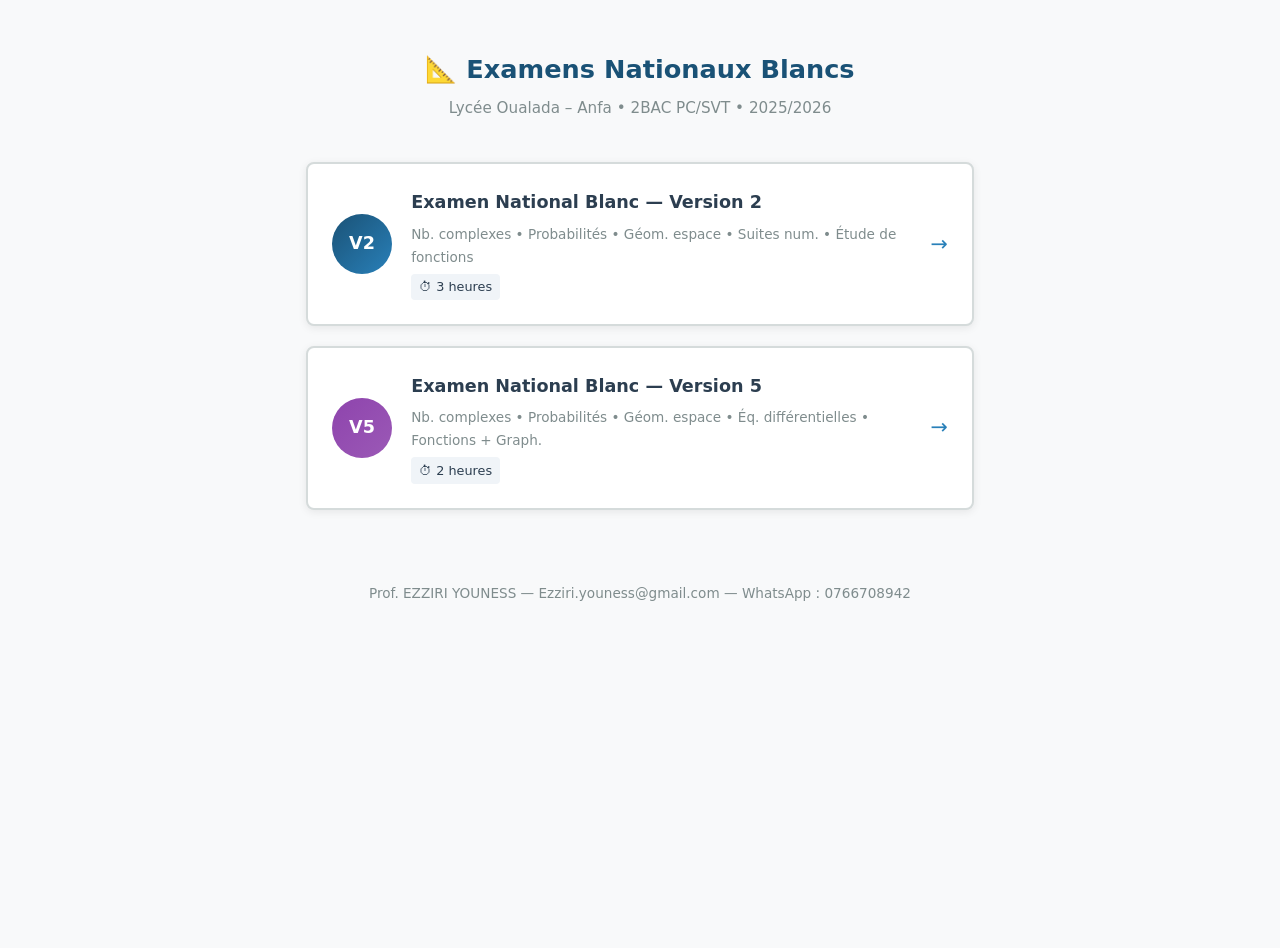
==== index.html @ c042d49c "Add files via upload" ====
<!DOCTYPE html>
<html lang="fr" dir="ltr">
<head>
<meta charset="UTF-8">
<meta name="viewport" content="width=device-width, initial-scale=1.0">
<title>Examens Nationaux Blancs – Mathématiques – 2BAC PC/SVT</title>
<link rel="stylesheet" href="styles.css">
<style>
/* Hub-specific overrides */
.hub-container {
  max-width: 700px;
  margin: 3rem auto;
  padding: 0 1rem;
}
.hub-title {
  text-align: center;
  color: var(--primary);
  font-size: 1.6rem;
  margin-bottom: 0.3rem;
}
.hub-subtitle {
  text-align: center;
  color: var(--text-muted);
  margin-bottom: 2.5rem;
  font-size: 0.95rem;
}
.exam-grid {
  display: grid;
  gap: 1.2rem;
}
.exam-card {
  display: flex;
  align-items: center;
  gap: 1.2rem;
  background: var(--card-bg);
  border: 2px solid var(--border);
  border-radius: var(--radius);
  padding: 1.5rem;
  text-decoration: none;
  color: var(--text);
  transition: all var(--transition);
  box-shadow: var(--shadow);
}
.exam-card:hover {
  border-color: var(--primary-light);
  transform: translateY(-2px);
  box-shadow: 0 6px 20px rgba(0,0,0,0.12);
}
.exam-card .badge {
  flex-shrink: 0;
  width: 60px;
  height: 60px;
  border-radius: 50%;
  display: flex;
  align-items: center;
  justify-content: center;
  font-weight: 700;
  font-size: 1.1rem;
  color: #fff;
}
.badge-v2 { background: linear-gradient(135deg, var(--primary), var(--primary-light)); }
.badge-v5 { background: linear-gradient(135deg, #8e44ad, #9b59b6); }
.exam-card .info { flex: 1; }
.exam-card .info h3 { font-size: 1.1rem; margin-bottom: 0.3rem; }
.exam-card .info p { color: var(--text-muted); font-size: 0.85rem; margin: 0; }
.exam-card .arrow { color: var(--primary-light); font-size: 1.3rem; flex-shrink: 0; }
.exam-card .duration {
  display: inline-block;
  background: #f0f4f8;
  padding: 0.15rem 0.5rem;
  border-radius: 4px;
  font-size: 0.8rem;
  margin-top: 0.3rem;
}
</style>
</head>
<body>

<div class="hub-container">
  <h1 class="hub-title">📐 Examens Nationaux Blancs</h1>
  <p class="hub-subtitle">Lycée Oualada – Anfa &bull; 2BAC PC/SVT &bull; 2025/2026</p>

  <div class="exam-grid">
    <a href="exam-v2.html" class="exam-card">
      <div class="badge badge-v2">V2</div>
      <div class="info">
        <h3>Examen National Blanc — Version 2</h3>
        <p>Nb. complexes • Probabilités • Géom. espace • Suites num. • Étude de fonctions</p>
        <span class="duration">⏱ 3 heures</span>
      </div>
      <span class="arrow">→</span>
    </a>

    <a href="exam-v5.html" class="exam-card">
      <div class="badge badge-v5">V5</div>
      <div class="info">
        <h3>Examen National Blanc — Version 5</h3>
        <p>Nb. complexes • Probabilités • Géom. espace • Éq. différentielles • Fonctions + Graph.</p>
        <span class="duration">⏱ 2 heures</span>
      </div>
      <span class="arrow">→</span>
    </a>
  </div>
</div>

<footer style="border:none; margin-top:3rem;">
  <p>Prof. EZZIRI YOUNESS &mdash; Ezziri.youness@gmail.com &mdash; WhatsApp : 0766708942</p>
</footer>

</body>
</html>
---- styles.css ----
/* === Reset & Base === */
*, *::before, *::after { box-sizing: border-box; margin: 0; padding: 0; }

:root {
  --primary: #1a5276;
  --primary-light: #2980b9;
  --accent: #e67e22;
  --accent-light: #f39c12;
  --bg: #f8f9fa;
  --card-bg: #ffffff;
  --text: #2c3e50;
  --text-muted: #7f8c8d;
  --border: #d5dbdb;
  --shadow: 0 2px 8px rgba(0,0,0,0.08);
  --radius: 8px;
  --transition: 0.2s ease;
}

html { font-size: 16px; scroll-behavior: smooth; }
body {
  font-family: 'Segoe UI', system-ui, -apple-system, sans-serif;
  background: var(--bg);
  color: var(--text);
  line-height: 1.7;
  min-height: 100vh;
}

/* === Header === */
.header {
  background: linear-gradient(135deg, var(--primary), var(--primary-light));
  color: #fff;
  padding: 2rem 1.5rem;
  text-align: center;
  box-shadow: 0 4px 12px rgba(0,0,0,0.15);
}
.header-top {
  display: flex;
  justify-content: space-between;
  font-size: 0.85rem;
  opacity: 0.85;
  max-width: 900px;
  margin: 0 auto 0.5rem;
  flex-wrap: wrap;
  gap: 0.5rem;
}
.header h1 {
  font-size: 1.6rem;
  font-weight: 700;
  letter-spacing: -0.5px;
}
.header .version {
  display: inline-block;
  background: var(--accent);
  color: #fff;
  font-size: 0.75rem;
  padding: 0.15rem 0.6rem;
  border-radius: 3px;
  vertical-align: middle;
  margin-left: 0.4rem;
}
.header-sub {
  display: flex;
  justify-content: center;
  gap: 1.5rem;
  margin-top: 0.5rem;
  font-size: 0.9rem;
  flex-wrap: wrap;
  opacity: 0.9;
}
.header-sub span:not(:last-child)::after {
  content: '•';
  margin-left: 1.5rem;
  opacity: 0.5;
}

/* Consignes */
.consignes {
  max-width: 800px;
  margin: 1.2rem auto 0;
  display: flex;
  flex-wrap: wrap;
  gap: 0.5rem;
  justify-content: center;
}
.consigne-item {
  background: rgba(255,255,255,0.12);
  border: 1px solid rgba(255,255,255,0.2);
  padding: 0.3rem 0.8rem;
  border-radius: 20px;
  font-size: 0.8rem;
}

/* Barème table */
.bareme-table {
  margin: 1.5rem auto 0;
  border-collapse: collapse;
  font-size: 0.85rem;
  background: rgba(255,255,255,0.1);
  border-radius: var(--radius);
  overflow: hidden;
}
.bareme-table th, .bareme-table td {
  padding: 0.4rem 1rem;
  text-align: center;
  border: 1px solid rgba(255,255,255,0.15);
}

/* === Navigation === */
.section-nav {
  display: flex;
  justify-content: center;
  gap: 0.5rem;
  padding: 1rem;
  flex-wrap: wrap;
  position: sticky;
  top: 0;
  z-index: 100;
  background: var(--bg);
  border-bottom: 1px solid var(--border);
}
.nav-btn {
  padding: 0.5rem 1.2rem;
  border: 2px solid var(--border);
  background: var(--card-bg);
  border-radius: var(--radius);
  cursor: pointer;
  font-size: 0.9rem;
  font-weight: 500;
  transition: all var(--transition);
  color: var(--text);
}
.nav-btn:hover { border-color: var(--primary-light); color: var(--primary); }
.nav-btn.active {
  background: var(--primary);
  color: #fff;
  border-color: var(--primary);
}
.nav-btn.back-btn {
  border-color: var(--accent);
  color: var(--accent);
  font-weight: 600;
  text-decoration: none;
  display: flex;
  align-items: center;
}
.nav-btn.back-btn:hover {
  background: var(--accent);
  color: #fff;
}

/* === Main Content === */
.main-content {
  max-width: 900px;
  margin: 0 auto;
  padding: 1.5rem 1rem 4rem;
}

/* Exercise sections */
.exercise-section {
  display: none;
  animation: fadeIn 0.3s ease;
}
.exercise-section.active { display: block; }

@keyframes fadeIn {
  from { opacity: 0; transform: translateY(8px); }
  to { opacity: 1; transform: translateY(0); }
}

.exercise-section h2 {
  color: var(--primary);
  font-size: 1.3rem;
  border-bottom: 3px solid var(--primary-light);
  padding-bottom: 0.4rem;
  margin-bottom: 1.2rem;
}
.part-title {
  color: var(--accent);
  font-size: 1.1rem;
  margin: 1.5rem 0 1rem;
  padding-left: 0.5rem;
  border-left: 4px solid var(--accent);
}
.bareme {
  color: var(--accent);
  font-weight: 600;
  font-size: 0.9rem;
  white-space: nowrap;
}
.formula {
  text-align: center;
  font-size: 1.1rem;
  margin: 0.8rem 0;
  padding: 0.6rem;
  background: #f0f4f8;
  border-radius: var(--radius);
}

/* Questions */
.question {
  background: var(--card-bg);
  border: 1px solid var(--border);
  border-radius: var(--radius);
  margin-bottom: 0.8rem;
  overflow: hidden;
  box-shadow: var(--shadow);
}
.q-header {
  display: flex;
  align-items: baseline;
  gap: 0.5rem;
  padding: 0.7rem 1rem;
  cursor: default;
  flex-wrap: wrap;
}
.q-num {
  font-weight: 700;
  color: var(--primary);
  min-width: 1.8rem;
}
.q-points { flex: 1; }
.q-points em { color: var(--text-muted); font-size: 0.85rem; }

.toggle-solution {
  background: var(--accent);
  color: #fff;
  border: none;
  border-radius: 50%;
  width: 30px;
  height: 30px;
  cursor: pointer;
  font-size: 0.9rem;
  transition: transform var(--transition);
  flex-shrink: 0;
  display: flex;
  align-items: center;
  justify-content: center;
  line-height: 1;
}
.toggle-solution:hover { transform: scale(1.1); background: var(--accent-light); }
.toggle-solution.open { transform: rotate(180deg); }

.solution {
  display: none;
  padding: 0 1rem 0.8rem;
  border-top: 1px solid var(--border);
  background: #fafcfd;
  font-size: 0.95rem;
  line-height: 2;
}
.solution.show { display: block; }

.solution p { margin: 0.4rem 0; }

/* Variation table */
.var-table {
  border-collapse: collapse;
  width: 100%;
  margin: 0.5rem 0;
  font-size: 0.9rem;
}
.var-table th, .var-table td {
  border: 1px solid var(--border);
  padding: 0.35rem 0.5rem;
  text-align: center;
}
.var-table th { background: var(--primary); color: #fff; }
.var-table tr:last-child td { background: #eaf2f8; font-weight: 500; }

/* Probability tree */
.tree {
  background: #f5f6fa;
  padding: 0.8rem;
  border-radius: var(--radius);
  font-family: 'Consolas', 'Courier New', monospace;
  font-size: 0.85rem;
  line-height: 1.6;
  overflow-x: auto;
}

/* === Toolbar === */
.toolbar {
  display: flex;
  justify-content: center;
  align-items: center;
  gap: 1rem;
  margin-top: 2rem;
  padding: 1rem;
  background: var(--card-bg);
  border-radius: var(--radius);
  box-shadow: var(--shadow);
  flex-wrap: wrap;
}
.tool-btn {
  padding: 0.5rem 1.2rem;
  border: 2px solid var(--primary);
  background: #fff;
  color: var(--primary);
  border-radius: var(--radius);
  cursor: pointer;
  font-size: 0.9rem;
  font-weight: 500;
  transition: all var(--transition);
}
.tool-btn:hover { background: var(--primary); color: #fff; }

.timer {
  font-family: 'Consolas', monospace;
  font-size: 1.2rem;
  font-weight: 600;
  color: var(--primary);
  padding: 0.4rem 0.8rem;
  border: 2px solid var(--border);
  border-radius: var(--radius);
  min-width: 100px;
  text-align: center;
}
.timer.warning { color: var(--accent); border-color: var(--accent); }
.timer.danger { color: #c0392b; border-color: #c0392b; animation: pulse 1s infinite; }

@keyframes pulse {
  0%, 100% { opacity: 1; }
  50% { opacity: 0.5; }
}

/* === Footer === */
footer {
  text-align: center;
  padding: 1.5rem;
  color: var(--text-muted);
  font-size: 0.85rem;
  border-top: 1px solid var(--border);
}

/* === Print === */
@media print {
  .section-nav, .toolbar, .toggle-solution, footer { display: none !important; }
  .exercise-section { display: block !important; page-break-inside: avoid; }
  .solution { display: block !important; }
  .header { background: none; color: #000; box-shadow: none; padding: 0.5rem; }
  .header h1 { font-size: 1.2rem; }
  .bareme-table { border-color: #000; }
  .bareme-table th, .bareme-table td { border-color: #000; color: #000; }
  body { font-size: 12px; }
  .main-content { max-width: 100%; padding: 0; }
}

/* === Responsive === */
@media (max-width: 640px) {
  .header h1 { font-size: 1.2rem; }
  .header-sub { gap: 0.8rem; font-size: 0.8rem; }
  .header-sub span:not(:last-child)::after { content: none; }
  .section-nav { gap: 0.3rem; }
  .nav-btn { padding: 0.4rem 0.8rem; font-size: 0.8rem; }
  .main-content { padding: 1rem 0.5rem; }
  .bareme-table { font-size: 0.7rem; }
}
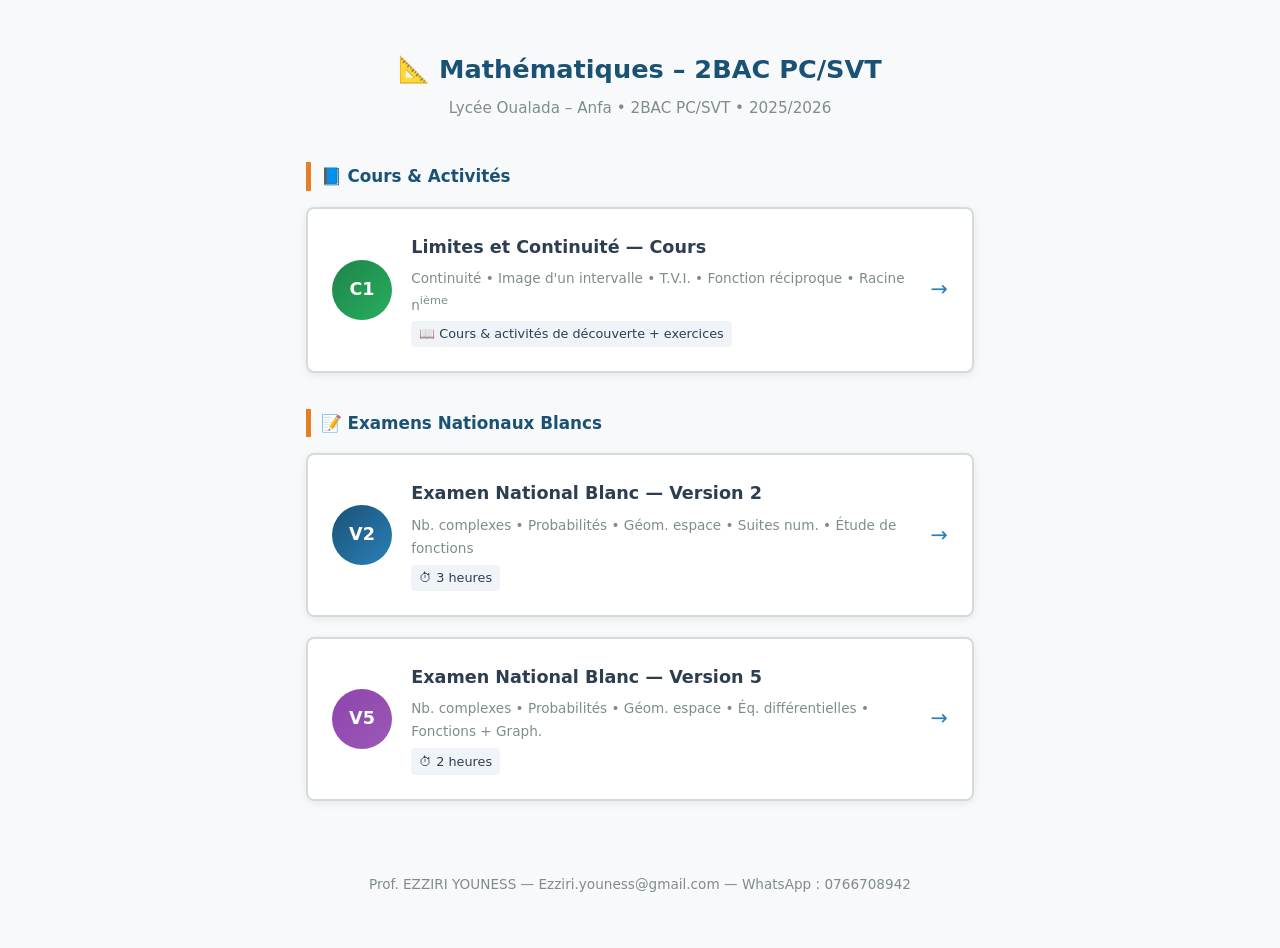
==== commit 7033b77b: "Add files via upload" ====
--- a/index.html
+++ b/index.html
@@ -3,7 +3,7 @@
 <head>
 <meta charset="UTF-8">
 <meta name="viewport" content="width=device-width, initial-scale=1.0">
-<title>Examens Nationaux Blancs – Mathématiques – 2BAC PC/SVT</title>
+<title>Cours & Examens Nationaux Blancs – Mathématiques – 2BAC PC/SVT</title>
 <link rel="stylesheet" href="styles.css">
 <style>
 /* Hub-specific overrides */
@@ -60,6 +60,16 @@
 }
 .badge-v2 { background: linear-gradient(135deg, var(--primary), var(--primary-light)); }
 .badge-v5 { background: linear-gradient(135deg, #8e44ad, #9b59b6); }
+.badge-cours { background: linear-gradient(135deg, #1e8449, #27ae60); }
+.section-label {
+  margin: 2.2rem 0 1rem;
+  font-size: 1.05rem;
+  font-weight: 700;
+  color: var(--primary);
+  border-left: 5px solid var(--accent);
+  padding-left: 0.6rem;
+}
+.section-label:first-of-type { margin-top: 0.5rem; }
 .exam-card .info { flex: 1; }
 .exam-card .info h3 { font-size: 1.1rem; margin-bottom: 0.3rem; }
 .exam-card .info p { color: var(--text-muted); font-size: 0.85rem; margin: 0; }
@@ -77,9 +87,23 @@
 <body>
 
 <div class="hub-container">
-  <h1 class="hub-title">📐 Examens Nationaux Blancs</h1>
+  <h1 class="hub-title">📐 Mathématiques – 2BAC PC/SVT</h1>
   <p class="hub-subtitle">Lycée Oualada – Anfa &bull; 2BAC PC/SVT &bull; 2025/2026</p>
 
+  <h2 class="section-label">📘 Cours &amp; Activités</h2>
+  <div class="exam-grid">
+    <a href="cours-limites-continuite.html" class="exam-card">
+      <div class="badge badge-cours">C1</div>
+      <div class="info">
+        <h3>Limites et Continuité — Cours</h3>
+        <p>Continuité • Image d'un intervalle • T.V.I. • Fonction réciproque • Racine n<sup>ième</sup></p>
+        <span class="duration">📖 Cours &amp; activités de découverte + exercices</span>
+      </div>
+      <span class="arrow">→</span>
+    </a>
+  </div>
+
+  <h2 class="section-label">📝 Examens Nationaux Blancs</h2>
   <div class="exam-grid">
     <a href="exam-v2.html" class="exam-card">
       <div class="badge badge-v2">V2</div>
